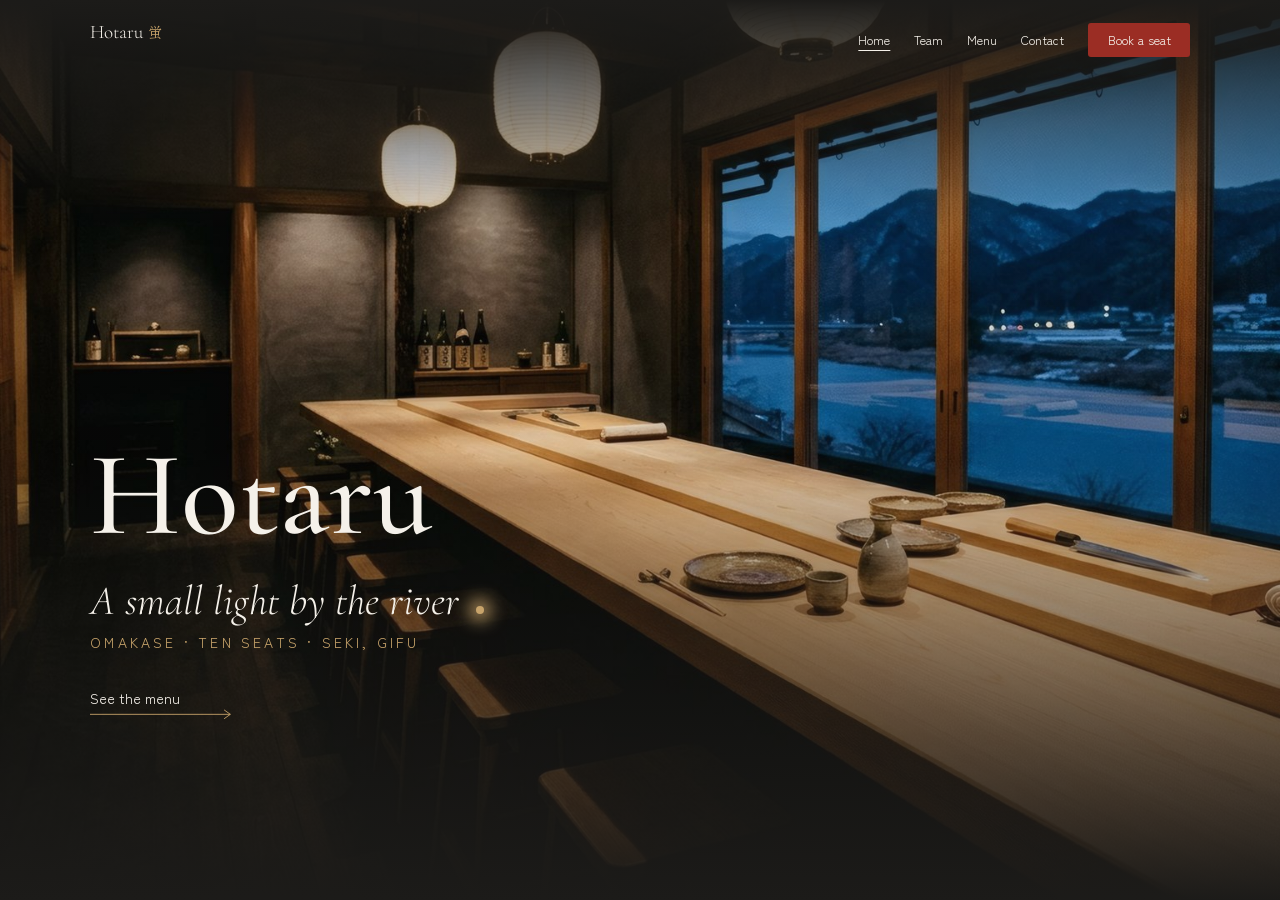
==== web/index.html @ e9247f75 "feat: hero de la home, estilos base e imágenes del proyecto" ====
<!DOCTYPE html>
<html lang="en">
<head>
    <meta charset="UTF-8">
    <meta name="viewport" content="width=device-width, initial-scale=1.0">
    <link rel="preconnect" href="https://fonts.googleapis.com">
    <link rel="preconnect" href="https://fonts.gstatic.com" crossorigin>
    <link rel="stylesheet" href="https://fonts.googleapis.com/css2?family=Cormorant+Garamond:ital,wght@0,500;1,300;1,500&family=Shippori+Mincho:wght@500&family=Zen+Kaku+Gothic+New:wght@400;500&display=swap">
    <link rel="stylesheet" href="css/style.css">
    <title>Document</title>
</head>
<body>
    <header>
        <section class="home-header">
            <div class="nav">
                <div class="logo">
                    <svg class="logo" viewBox="0 0 144 40" role="img" aria-label="Hotaru" xmlns="http://www.w3.org/2000/svg">
                        <text x="0" y="31" font-family="'Cormorant Garamond', 'Times New Roman', serif" font-weight="100" font-size="36" fill="#F5F1EA">Hotaru<tspan dx="10" font-family="'Shippori Mincho', 'Yu Mincho', serif" font-size="28" fill="#C8A46B">蛍</tspan></text>
                    </svg>
                </div>
                <div class="pages">
                    <a class="nav-option" href="index.html" aria-current="page">Home</a>
                    <a class="nav-option" href="team.html">Team</a>
                    <a class="nav-option" href="menu.html">Menu</a>
                    <a class="nav-option" href="contact.html">Contact</a>
                    <div class="nav-button">
                        <a href="contact.html">Book a seat</a>
                    </div>
                </div>
            </div>
        </section>
    </header>
    <main>
        <section class="hero-section">
            <div class="hero">
                <div class="hero-content">
                    <h1>Hotaru</h1>
                    <h2>A small light by the river<span class="firefly"></span></h2>
                    <p>Omakase · Ten seats · Seki, Gifu</p>
                    <div class="hero-button">
                        <a href="menu.html">See the menu
                            <svg viewBox="0 0 160 12" aria-hidden="true">
                                <path d="M0 6 H158 M151 1 L158 6 L151 11"/>
                            </svg>
                        </a>
                    </div>
                </div>
            </div>
        </section>

        
    </main>
    <footer>

    </footer>
    
</body>
</html>
---- web/css/style.css ----
/* ------------------------------------------------- */
/* -------------------- RESTART -------------------- */
/* ------------------------------------------------- */

/* I coppied a professional restart to use in all my webpages */
*,
*::before,
*::after {
    margin: 0;
    padding: 0;
    box-sizing: border-box;
}

html {
    -webkit-text-size-adjust: 100%;
}

body {
    min-height: 100vh;
    line-height: 1.5;
    -webkit-font-smoothing: antialiased;
}

img,
picture,
video,
canvas,
svg {
    display: block;
    max-width: 100%;
}

input,
button,
textarea,
select {
    font: inherit;
    color: inherit;
}

button {
    background: none;
    border: none;
    cursor: pointer;
}

a {
    color: inherit;
    text-decoration: none;
}

ul,
ol {
    list-style: none;
}

h1, h2, h3, h4, h5, h6,
p {
    overflow-wrap: break-word;
}

table {
    border-collapse: collapse;
    border-spacing: 0;
}

/* ----------------------------------------------------------- */
/* -------------------- CUSTOM PROPERTIES -------------------- */
/* ----------------------------------------------------------- */

:root{
    --washi: #F5F1EA;
    --sakura: #E6C8BC;
    --sumi: #1C1B19;
    --stone: #4F4B45;
    --urushi: #9B2D24;
    --gold: #C8A46B;
    --font-title: 'Cormorant Garamond', 'Shippori Mincho', Georgia, serif;
    --font-text: 'Zen Kaku Gothic New', system-ui, sans-serif;
    --font-japanese: 'Shippori Mincho', 'Yu Mincho', serif;
    --header-height: 80px;
}

/* ------------------------------------------------- */
/* -------------------- GENERAL -------------------- */
/* ------------------------------------------------- */

body{
    font-family: var(--font-text);
}

h1, h2, h3, h4{
    font-family: var(--font-title);
    font-weight: 500;
}

/* ---------------------------------------------------- */
/* -------------------- NAVIGATION -------------------- */
/* ---------------------------------------------------- */

header{
    position: sticky;
    top: 0;
    z-index: 999;

    .nav{
        display: flex;
        justify-content: space-between;
        flex-wrap: nowrap;
        padding: 20px clamp(2rem, -1.214rem + 8.571vw, 6.5rem);
        height: var(--header-height);


        .logo{
            height: 25px;
            width: 4.75rem;
        }

        .pages{
            display: flex;
            align-items: center;
            gap: 1.5rem;
            font-size: clamp(0.7rem, 0.629rem + 0.19vw, 0.8rem);
            color: var(--washi);

            .nav-button a{
                display: inline-block;
                background: var(--urushi);
                padding: 0.5rem 1.2rem;
                border-radius: 3px;
            }

            /* The arrow ">" allows us to just take the direct sons, in that way we dont take 
            unwanted things (in this case we dont want to take nav-button). */
            > a:hover,
            > a:focus-visible,
            > a[aria-current="page"]{
                text-decoration: underline;
                text-underline-offset: 0.4em;
            }
        }
    }
}

/* ------------------------------------------------------ */
/* -------------------- HOME SECTION -------------------- */
/* ------------------------------------------------------ */


/* -------------------- HERO -------------------- */

.hero{
    height: 100vh;
    width: 100%;
    margin-top: -80px;
    display: flex;
    flex-direction: column;
    justify-content: center;
    align-items: flex-start;
    background-size: cover;
    background-position: center;
    background-repeat: no-repeat;
    background-color: var(--sumi);
    background-image: linear-gradient(to bottom,
        rgb(28 27 25 / 1)   0%,
        rgb(28 27 25 / .1) 25%,
        rgb(28 27 25 / .1) 50%,
        rgb(28 27 25 / 1) 100%),
        url(../img/restaurant/hero-counter-1920.jpg);

        .hero-content{
            width: 50%;
            align-items: flex-start;
            color: var(--washi);
            margin-top: 15rem;
            padding: 0 clamp(2rem, -1.214rem + 8.571vw, 6.5rem);

            /* Entrance applied to every direct child */
            > *{
                animation: rise 0.9s cubic-bezier(0.22, 1, 0.36, 1) both;
            }

            h1{
                font-size: clamp(6rem, 4.714rem + 3.429vw, 7.8rem);
                line-height: 1.25;
            }

            h2{
                font-size: clamp(2.1rem, 1.672rem + 1.142vw, 2.7rem);
                font-style: italic;
                font-weight: 300;
                animation-delay: 0.15s;
                text-wrap: nowrap;

                .firefly{
                    display: inline-block;
                    height: .5rem;
                    width: .5rem;
                    border-radius: 50%;
                    margin-left: 0.4em;
                    background: var(--gold);
                    box-shadow: 0 0 .4em 0.15em var(--gold);
                    animation: blink 3s ease-in-out infinite;
                }
            }

            p{
                color: var(--gold);
                font-size: clamp(0.72rem, 0.592rem + 0.343vw, 0.9rem);
                text-transform: uppercase;
                letter-spacing: .2rem;
                animation-delay: 0.3s;
            }

            .hero-button {
                margin-top: 2rem;
                width: fit-content;
                animation-delay: 0.45s;
                
                a{
                    display: inline-flex;
                    flex-direction: column;
                    font-size: clamp(0.84rem, 0.797rem + 0.114vw, 0.9rem);
                    transition: transform 0.3s ease;

                    svg{
                        width: 10em;
                        height: auto;
                        fill: none;
                        stroke: var(--gold);
                    }
                }

                &:hover a,
                a:focus-visible{
                    transform: translateX(1rem);
                }
            }
        }
}



@keyframes blink{
    0%, 100% { opacity: 1; }
    50%      { opacity: .35; }
}

@keyframes rise{
    from{
        opacity: 0;
        transform: translateY(1.25rem);
    }
    to{
        opacity: 1;
        transform: translateY(0);
    }
}
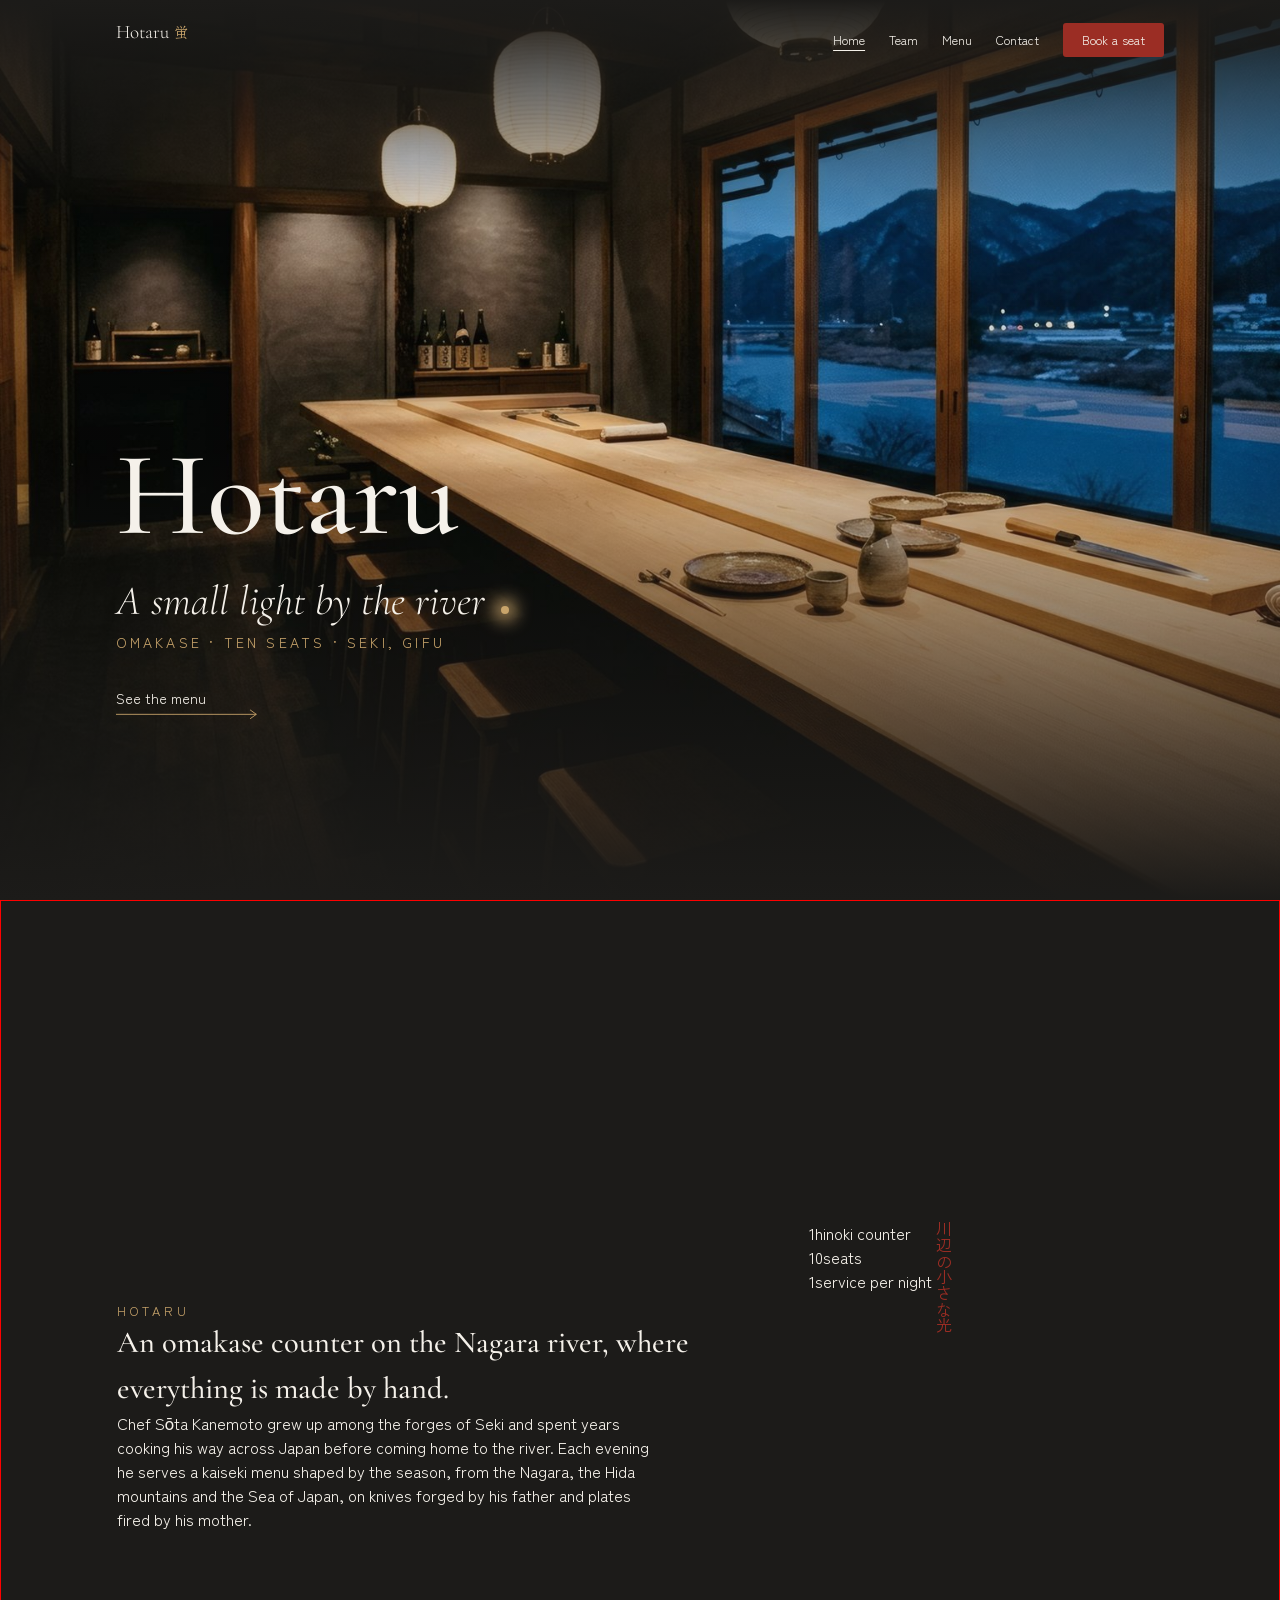
==== commit d95fd95e: "feat: sección intro de la home, animación del botón del nav y margen lateral común" ====
--- a/web/index.html
+++ b/web/index.html
@@ -48,11 +48,38 @@
             </div>
         </section>
 
-        
+        <section class="intro-section">
+            <div class="intro">
+                <div class="intro-text">
+                    <p class="intro-eyebrow">
+                        hotaru
+                    </p>
+                    <h2 class="intro-title">
+                        An omakase counter on the Nagara river, where everything is made by hand.
+                    </h2>
+                    <p class="intro-desc">
+                        Chef Sōta Kanemoto grew up among the forges of Seki
+                        and spent years cooking his way across Japan before
+                        coming home to the river. Each evening he serves a
+                        kaiseki menu shaped by the season, from the Nagara,
+                        the Hida mountains and the Sea of Japan, on knives
+                        forged by his father and plates fired by his mother.
+                    </p>
+                </div>
+                <div class="intro-features">
+                    <p><span class="intro-number">1</span>hinoki counter</p>
+                    <p><span class="intro-number">10</span>seats</p>
+                    <p><span class="intro-number">1</span>service per night</p>
+                </div>
+                <div class="intro-japanese">
+                    川辺の小さな光
+                </div>
+            </div>
+        </section>
     </main>
     <footer>
 
     </footer>
-    
+
 </body>
-</html>+</html>
--- a/web/css/style.css
+++ b/web/css/style.css
@@ -74,11 +74,14 @@
     --sumi: #1C1B19;
     --stone: #4F4B45;
     --urushi: #9B2D24;
+    --urushi-dark: #7A231C;
     --gold: #C8A46B;
     --font-title: 'Cormorant Garamond', 'Shippori Mincho', Georgia, serif;
     --font-text: 'Zen Kaku Gothic New', system-ui, sans-serif;
     --font-japanese: 'Shippori Mincho', 'Yu Mincho', serif;
     --header-height: 80px;
+    /* Side margin shared by nav, hero and sections (160px at 1920px, like the Figma) */
+    --side-padding: clamp(5rem, 1.667rem + 6.944vw, 10rem);
 }
 
 /* ------------------------------------------------- */
@@ -107,7 +110,7 @@
         display: flex;
         justify-content: space-between;
         flex-wrap: nowrap;
-        padding: 20px clamp(2rem, -1.214rem + 8.571vw, 6.5rem);
+        padding: 20px var(--side-padding);
         height: var(--header-height);
 
 
@@ -128,6 +131,13 @@
                 background: var(--urushi);
                 padding: 0.5rem 1.2rem;
                 border-radius: 3px;
+                transition: background-color 0.3s ease, transform 0.3s ease;
+
+                &:hover,
+                &:focus-visible{
+                    background: var(--urushi-dark);
+                    transform: scale(1.04);
+                }
             }
 
             /* The arrow ">" allows us to just take the direct sons, in that way we dont take 
@@ -173,7 +183,7 @@
             align-items: flex-start;
             color: var(--washi);
             margin-top: 15rem;
-            padding: 0 clamp(2rem, -1.214rem + 8.571vw, 6.5rem);
+            padding: 0 var(--side-padding);
 
             /* Entrance applied to every direct child */
             > *{
@@ -239,7 +249,52 @@
         }
 }
 
-
+/* -------------------- INTRO -------------------- */
+
+.intro-section{
+    background: var(--sumi);
+
+    .intro{
+        height: 100%;
+        width: 100%;
+        display: flex;
+        padding: 20rem var(--side-padding);
+        color: var(--washi);
+        border: red solid 1px;
+
+        .intro-text{
+            flex:3;
+            padding-top: 5rem;
+
+            .intro-eyebrow{
+                font-size: clamp(0.55rem, 0.336rem + 0.571vw, 0.85rem);
+                color: var(--gold);
+                text-transform: uppercase;
+                letter-spacing: 4px;
+            }
+
+            .intro-title{
+                font-size: clamp(1.5rem, 1.143rem + 0.952vw, 2rem);
+                width: 40ch;
+            }
+
+            .intro-desc{
+                width: 67ch;
+            }
+        }
+
+        .intro-counter{
+            flex: 2;
+            padding-top: 5rem;
+        }
+
+        .intro-japanese{
+            flex:1;
+            writing-mode: vertical-lr;
+            color: var(--urushi);
+        }
+    }
+}
 
 @keyframes blink{
     0%, 100% { opacity: 1; }
@@ -255,4 +310,4 @@
         opacity: 1;
         transform: translateY(0);
     }
-}+}
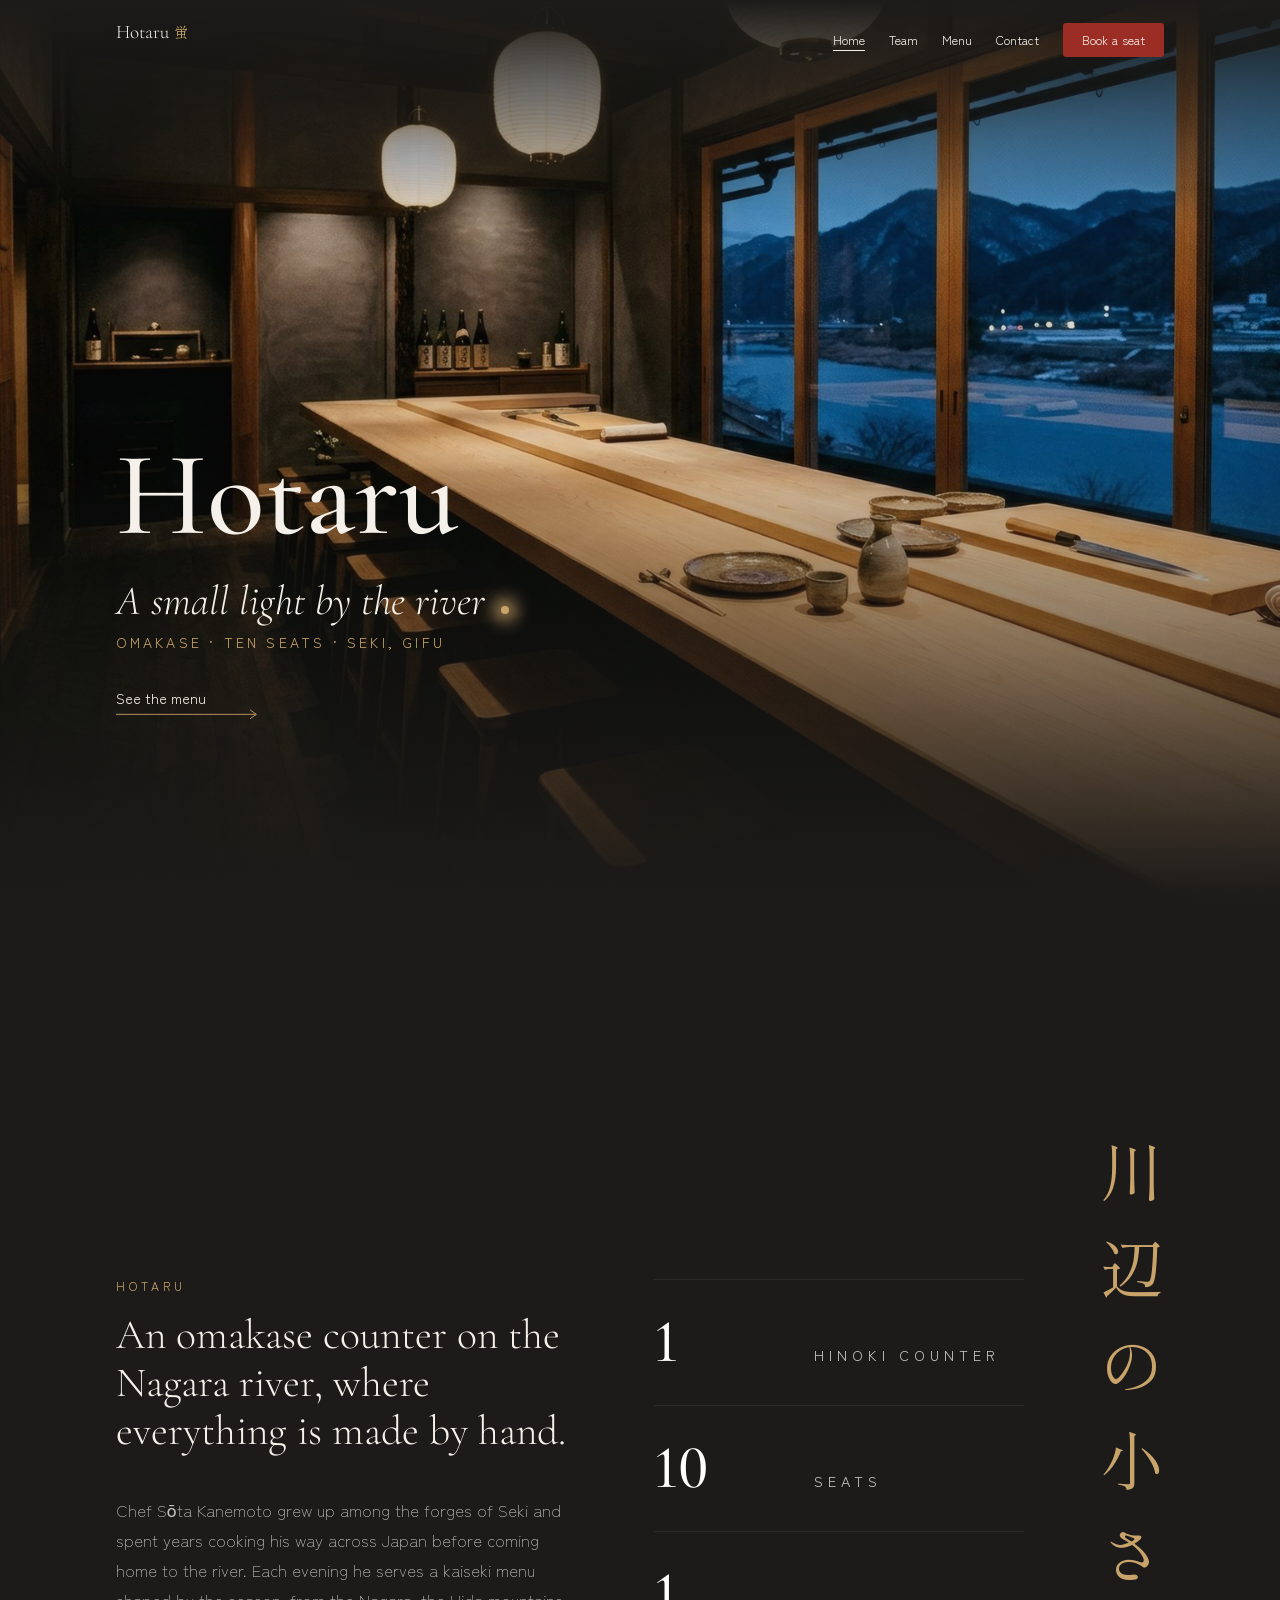
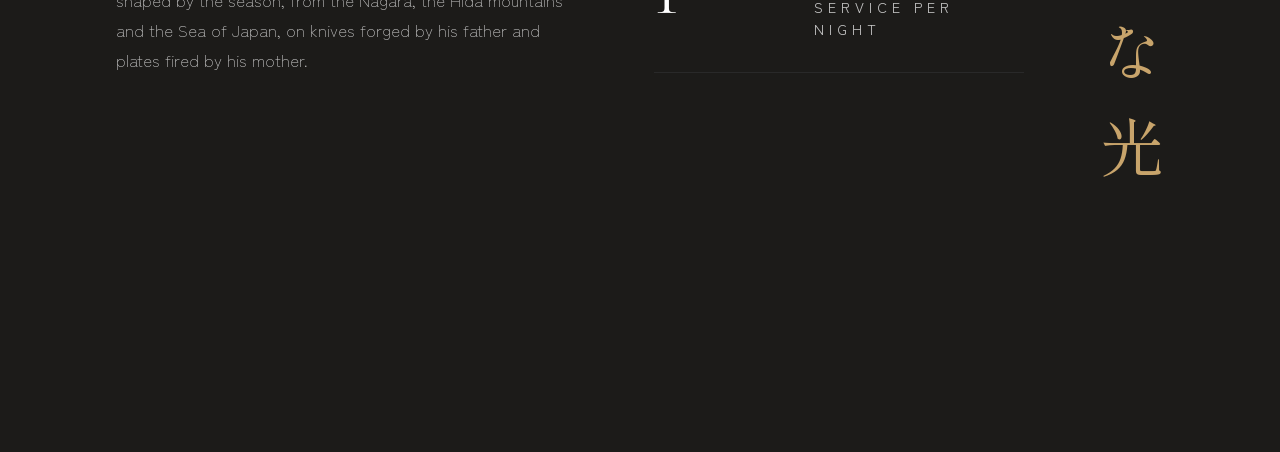
==== commit 54e27449: "style: pulido de la sección intro y ajustes en las páginas" ====
--- a/web/index.html
+++ b/web/index.html
@@ -5,9 +5,9 @@
     <meta name="viewport" content="width=device-width, initial-scale=1.0">
     <link rel="preconnect" href="https://fonts.googleapis.com">
     <link rel="preconnect" href="https://fonts.gstatic.com" crossorigin>
-    <link rel="stylesheet" href="https://fonts.googleapis.com/css2?family=Cormorant+Garamond:ital,wght@0,500;1,300;1,500&family=Shippori+Mincho:wght@500&family=Zen+Kaku+Gothic+New:wght@400;500&display=swap">
+    <link rel="stylesheet" href="https://fonts.googleapis.com/css2?family=Cormorant+Garamond:ital,wght@0,300;0,400;0,500;1,300;1,400;1,500&family=Cormorant+Infant:ital,wght@0,300;0,400;0,500;1,300;1,400;1,500&family=Shippori+Mincho:wght@500&family=Zen+Kaku+Gothic+New:wght@300;400;500&display=swap">
     <link rel="stylesheet" href="css/style.css">
-    <title>Document</title>
+    <title>Home|Hotaru</title>
 </head>
 <body>
     <header>
@@ -80,6 +80,6 @@
     <footer>
 
     </footer>
-
+    
 </body>
-</html>
+</html>
--- a/web/css/style.css
+++ b/web/css/style.css
@@ -72,15 +72,16 @@
     --washi: #F5F1EA;
     --sakura: #E6C8BC;
     --sumi: #1C1B19;
+    --line: #292929;
     --stone: #4F4B45;
     --urushi: #9B2D24;
+    --ligh-text:#c5c5c5;
     --urushi-dark: #7A231C;
     --gold: #C8A46B;
     --font-title: 'Cormorant Garamond', 'Shippori Mincho', Georgia, serif;
     --font-text: 'Zen Kaku Gothic New', system-ui, sans-serif;
     --font-japanese: 'Shippori Mincho', 'Yu Mincho', serif;
     --header-height: 80px;
-    /* Side margin shared by nav, hero and sections (160px at 1920px, like the Figma) */
     --side-padding: clamp(5rem, 1.667rem + 6.944vw, 10rem);
 }
 
@@ -258,40 +259,78 @@
         height: 100%;
         width: 100%;
         display: flex;
-        padding: 20rem var(--side-padding);
+        align-items: center;
+        padding: 15rem var(--side-padding);
         color: var(--washi);
-        border: red solid 1px;
+        gap: clamp(4rem, 3.286rem + 1.905vw, 5rem);
 
         .intro-text{
-            flex:3;
-            padding-top: 5rem;
+            flex:5;
 
             .intro-eyebrow{
-                font-size: clamp(0.55rem, 0.336rem + 0.571vw, 0.85rem);
+                font-size: clamp(0.6rem, 0.457rem + 0.381vw, 0.8rem);
                 color: var(--gold);
                 text-transform: uppercase;
                 letter-spacing: 4px;
+                padding-bottom: 1rem;
             }
 
             .intro-title{
-                font-size: clamp(1.5rem, 1.143rem + 0.952vw, 2rem);
-                width: 40ch;
+                font-size: clamp(2rem, 1.464rem + 1.429vw, 2.75rem);
+                font-weight: 300;
+                max-width: 39ch;
+                padding-bottom: .75rem;
+                line-height: 3rem;
             }
 
             .intro-desc{
-                width: 67ch;
-            }
-        }
-
-        .intro-counter{
-            flex: 2;
-            padding-top: 5rem;
+                padding-top: 1.75rem;
+                max-width: 67ch;
+                line-height: 1.8;
+                font-size: clamp(0.8rem, 0.586rem + 0.571vw, 1.1rem);
+                font-weight: 300;
+                color: var(--ligh-text);
+            }
+        }
+
+        .intro-features{
+            flex: 4;
+
+            p{
+                display: flex;
+                align-items: baseline;
+                margin: 0;
+                padding: 2rem 0;
+                border-top: 1px solid var(--line);
+                font-size: clamp(0.7rem, 0.5rem + 0.5vw, 0.95rem);
+                text-transform: uppercase;
+                letter-spacing: 5px;
+                color: var(--ligh-text);
+            }
+
+            p:last-child{
+                border-bottom: 1px solid var(--line);
+            }
+
+            .intro-number{
+                flex: 0 0 10rem;
+                font-family: "Cormorant Infant", serif;
+                font-weight: 500;
+                font-size: clamp(3rem, 2.286rem + 1.905vw, 4.5rem);
+                line-height: 1;
+                letter-spacing: 0;
+                color: white;
+            }
         }
 
         .intro-japanese{
-            flex:1;
+            flex:none;
             writing-mode: vertical-lr;
-            color: var(--urushi);
+            color: var(--gold);
+            font-size: 4rem;
+            letter-spacing: 2rem;
+            font-family: var(--font-japanese);
+            line-height: 1;
         }
     }
 }
@@ -310,4 +349,4 @@
         opacity: 1;
         transform: translateY(0);
     }
-}
+}
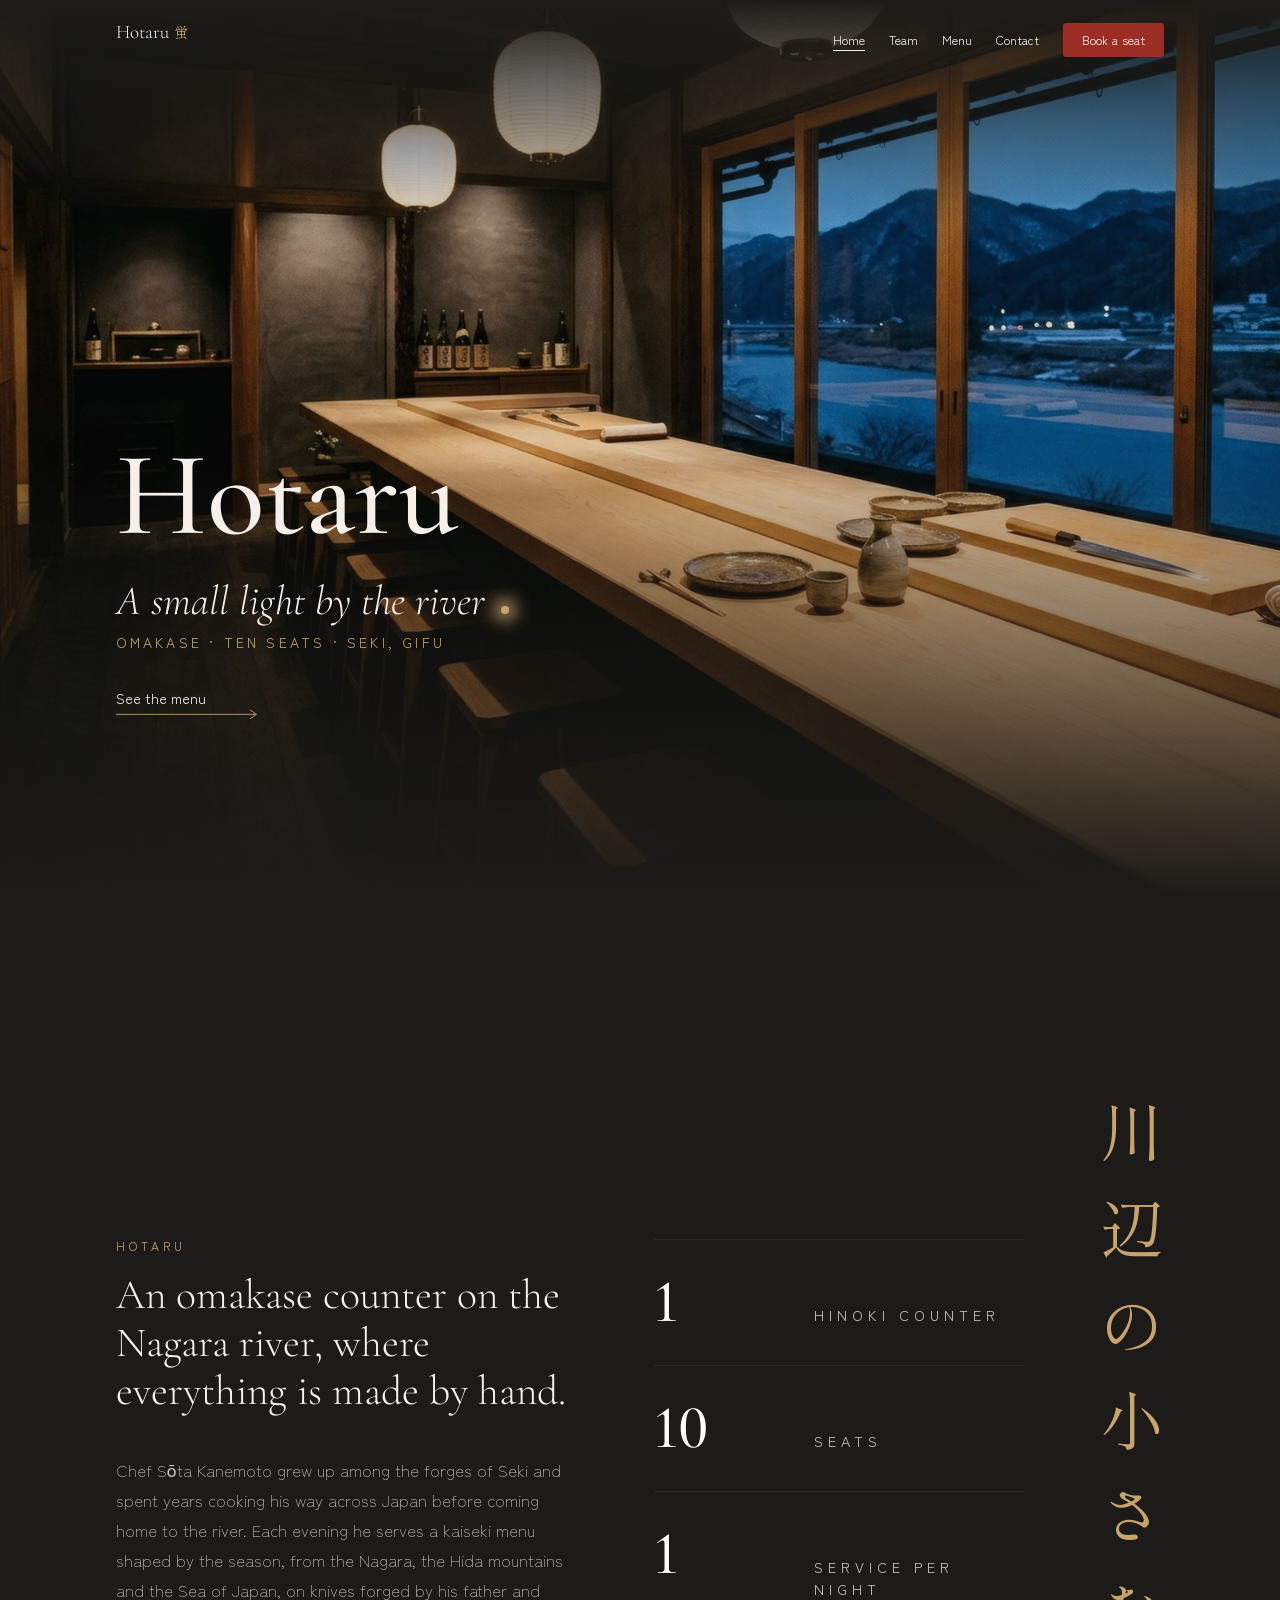
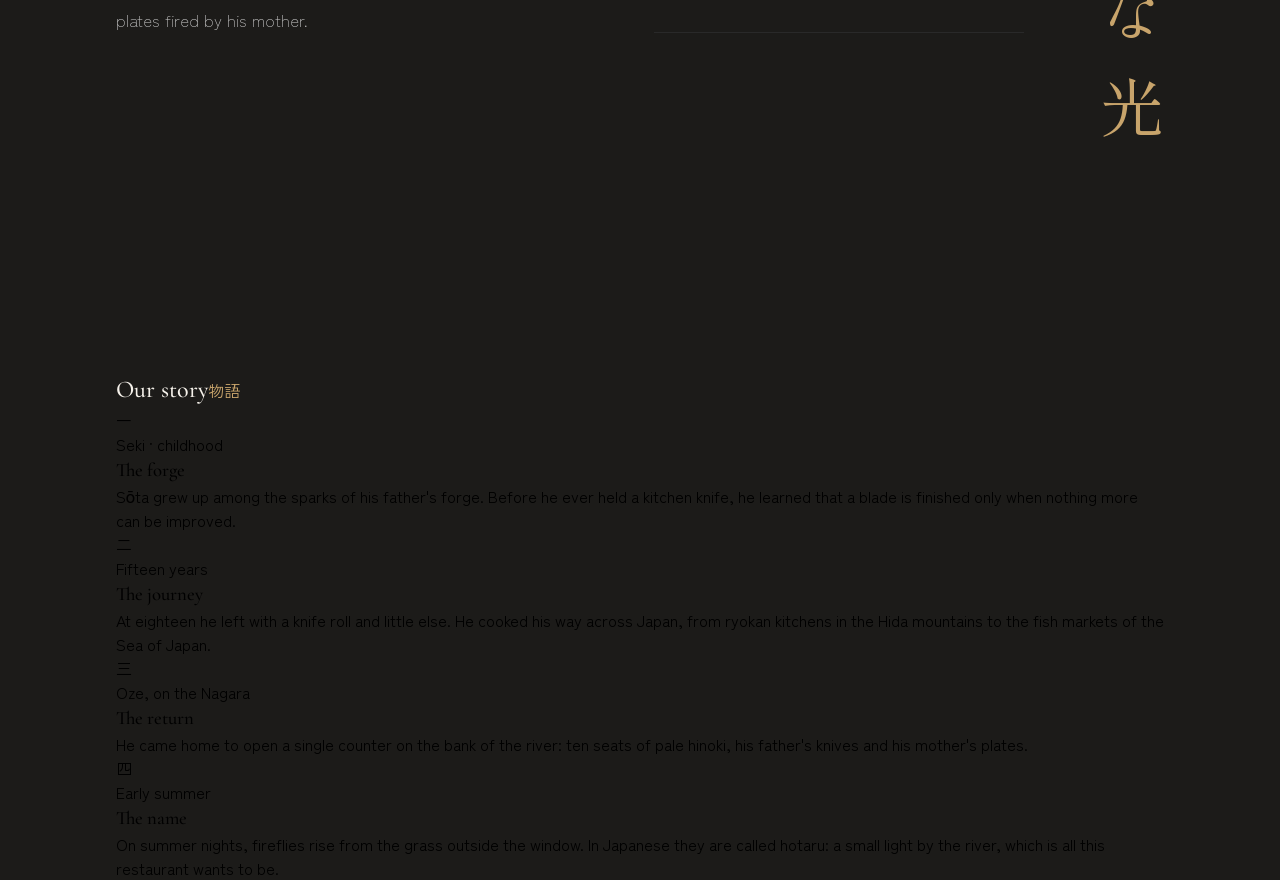
==== commit 3c7b00b8: "feat: sección Our story de la home y ajuste del padding de la intro" ====
--- a/web/index.html
+++ b/web/index.html
@@ -76,10 +76,52 @@
                 </div>
             </div>
         </section>
+
+        <section class="our-history-section">
+            <div class="our-history">
+                <div class="our-history-title">
+                    <h2>Our story</h2>
+                    <span>物語</span>
+                </div>
+                <div class="our-history-moments">
+                    <div class="moment moment1">
+                        <span>一</span>
+                        <p>Seki · childhood</p>
+                        <h3>The forge</h3>
+                        <p>Sōta grew up among the sparks of his father's forge.
+                            Before he ever held a kitchen knife, he learned that
+                            a blade is finished only when nothing more can be improved.</p>
+                    </div>
+                    <div class="moment moment2">
+                        <span>二</span>
+                        <p>Fifteen years</p>
+                        <h3>The journey</h3>
+                        <p>At eighteen he left with a knife roll and little else.
+                            He cooked his way across Japan, from ryokan kitchens
+                            in the Hida mountains to the fish markets of the Sea of Japan.</p>
+                    </div>
+                    <div class="moment moment3">
+                        <span>三</span>
+                        <p>Oze, on the Nagara</p>
+                        <h3>The return</h3>
+                        <p>He came home to open a single counter on the bank of the river:
+                            ten seats of pale hinoki, his father's knives and his mother's plates.</p>
+                    </div>
+                    <div class="moment moment4">
+                        <span>四</span>
+                        <p>Early summer</p>
+                        <h3>The name</h3>
+                        <p>On summer nights, fireflies rise from the grass outside the window.
+                            In Japanese they are called hotaru: a small light by the river,
+                            which is all this restaurant wants to be.</p>
+                    </div>
+                </div>
+            </div>
+        </section>
     </main>
+
     <footer>
 
     </footer>
-    
 </body>
 </html>
--- a/web/css/style.css
+++ b/web/css/style.css
@@ -260,7 +260,7 @@
         width: 100%;
         display: flex;
         align-items: center;
-        padding: 15rem var(--side-padding);
+        padding: 12.5rem var(--side-padding);
         color: var(--washi);
         gap: clamp(4rem, 3.286rem + 1.905vw, 5rem);
 
@@ -335,6 +335,27 @@
     }
 }
 
+/* -------------------- OUR HISTORY -------------------- */
+
+.our-history{
+    background: var(--sumi);
+    padding: 0 var(--side-padding);
+
+    .our-history-title{
+        display: flex;
+        align-items: center;
+
+        h2{
+            color: var(--washi);
+        }
+
+        span{
+            color: var(--gold);
+        }
+    }
+}
+
+
 @keyframes blink{
     0%, 100% { opacity: 1; }
     50%      { opacity: .35; }
